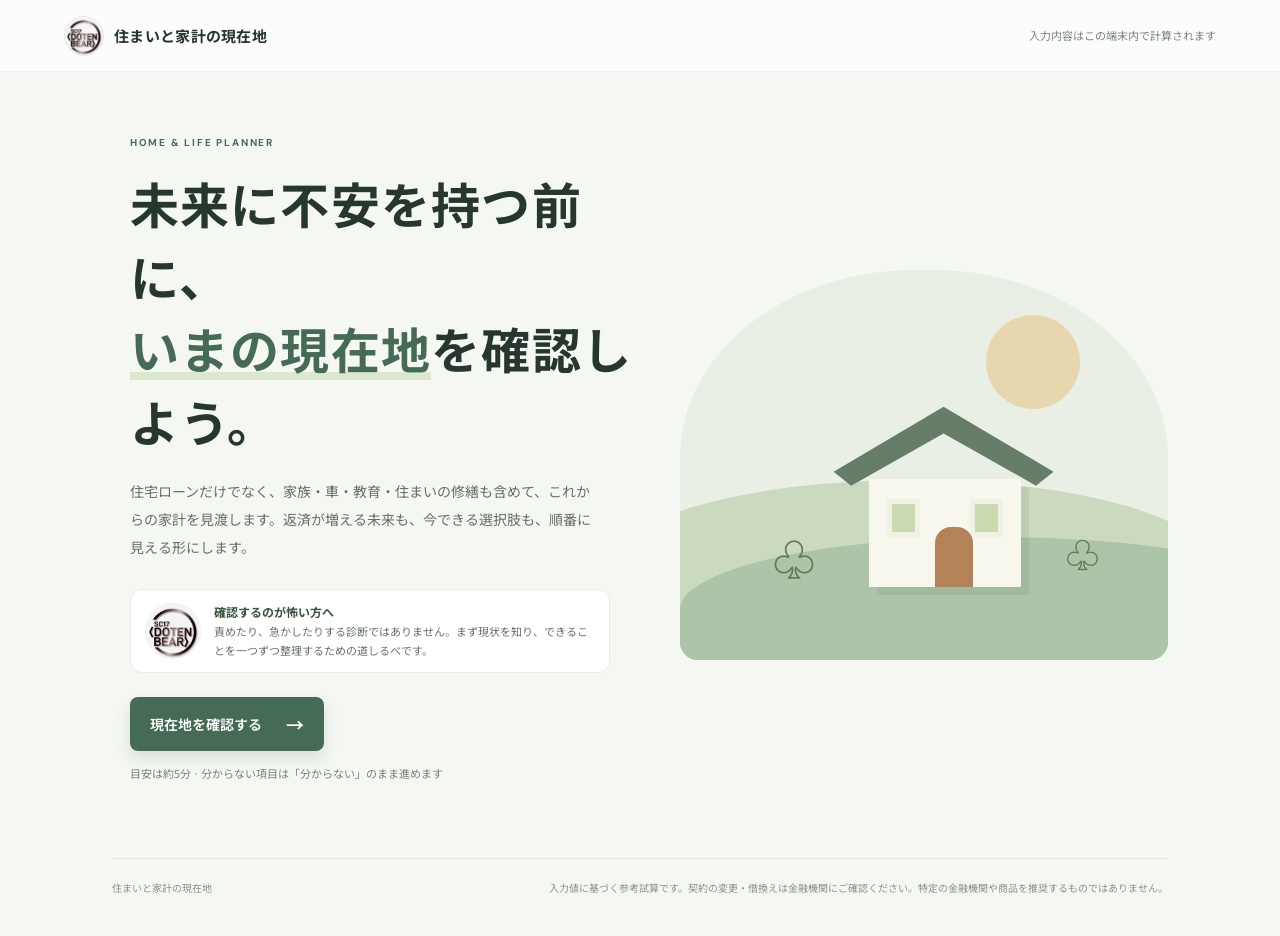
==== 住宅ローンシミュレーター公開用/index.html @ 7f005f95 "Add files via upload" ====
<!doctype html>
<html lang="ja">
<head>
  <meta charset="utf-8">
  <meta name="viewport" content="width=device-width, initial-scale=1">
  <meta name="theme-color" content="#f5f7f3">
  <title>住まいと家計の現在地 | 住宅ローン・家計シミュレーター</title>
  <link rel="stylesheet" href="styles.css">
</head>
<body>
  <header class="topbar">
    <a class="brand" href="#top" aria-label="住まいと家計の現在地 ホーム"><img class="brand-logo" src="[data-uri]" alt="SC17 DOTEN BEAR"><span>住まいと家計の現在地</span></a>
    <span class="top-note">入力内容はこの端末内で計算されます</span>
  </header>
  <main id="top">
    <section class="hero" id="intro">
      <div class="hero-copy">
        <p class="eyebrow">HOME &amp; LIFE PLANNER</p>
        <h1>未来に不安を持つ前に、<br><em>いまの現在地</em>を確認しよう。</h1>
        <p class="hero-lead">住宅ローンだけでなく、家族・車・教育・住まいの修繕も含めて、これからの家計を見渡します。返済が増える未来も、今できる選択肢も、順番に見える形にします。</p><div class="guide-intro"><img src="[data-uri]" alt=""><p><b>確認するのが怖い方へ</b><br>責めたり、急かしたりする診断ではありません。まず現状を知り、できることを一つずつ整理するための道しるべです。</p></div>
        <button class="button button-primary" id="startButton">現在地を確認する <span aria-hidden="true">→</span></button>
        <p class="microcopy">目安は約5分 · 分からない項目は「分からない」のまま進めます</p>
      </div>
      <div class="hero-art" aria-hidden="true"><div class="sun"></div><div class="hill hill-back"></div><div class="hill hill-front"></div><div class="house"><div class="roof"></div><div class="house-body"><i></i><i></i><b></b></div></div><div class="plant plant-one">♧</div><div class="plant plant-two">♧</div></div>
    </section>

    <section class="wizard hidden" id="wizard" aria-live="polite">
      <div class="wizard-head"><div><p class="eyebrow">YOUR HOUSEHOLD</p><h2 id="stepTitle">住宅について</h2></div><button class="text-button" id="exitWizard">あとで入力する</button></div>
      <div class="progress-wrap"><div class="progress-label"><span id="stepLabel">STEP 1 / 5</span><span id="progressPercent">20%</span></div><div class="progress-track"><div id="progressBar"></div></div><div class="step-dots" id="stepDots"></div></div>
      <form id="stepForm" autocomplete="off" novalidate><div id="stepContent"></div><div class="form-error" id="formError" role="alert"></div><div class="wizard-actions"><button type="button" class="button button-quiet" id="backButton">戻る</button><button type="button" class="button button-primary" id="nextButton">次へ <span aria-hidden="true">→</span></button></div></form>
    </section>
    <section class="results hidden" id="results"></section>
    <footer><span>住まいと家計の現在地</span><span>入力値に基づく参考試算です。契約の変更・借換えは金融機関にご確認ください。特定の金融機関や商品を推奨するものではありません。</span></footer>
  </main>
  <script src="app.js"></script>
</body>
</html>
---- 住宅ローンシミュレーター公開用/styles.css ----
@import url('https://fonts.googleapis.com/css2?family=DM+Sans:wght@400;500;600;700&family=Noto+Sans+JP:wght@400;500;600;700;800&display=swap');
:root{--ink:#26372f;--muted:#78847b;--green:#456b54;--green-dark:#315541;--lime:#dce8cb;--cream:#f5f7f3;--line:#e2e8df;--white:#fff;--gold:#bc8b45;--red:#a95c4f;--shadow:0 20px 60px rgba(38,55,47,.08)}
*{box-sizing:border-box}html{scroll-behavior:smooth}body{margin:0;background:var(--cream);color:var(--ink);font-family:'Noto Sans JP',sans-serif;font-size:15px;line-height:1.7}.topbar{height:72px;padding:0 max(5vw,24px);display:flex;align-items:center;justify-content:space-between;border-bottom:1px solid rgba(38,55,47,.07);background:rgba(255,255,255,.68)}.brand{display:flex;gap:10px;align-items:center;color:var(--ink);font-weight:700;text-decoration:none;letter-spacing:.02em}.brand-mark{width:30px;height:30px;border-radius:9px;background:var(--green);color:white;display:grid;place-items:center;font-size:21px}.top-note,.microcopy{font-size:11px;color:var(--muted)}main{max-width:1120px;margin:0 auto;padding:40px 32px 12px}.hero{min-height:560px;display:grid;grid-template-columns:1.05fr .95fr;align-items:center;gap:28px;padding:24px 0 64px}.hero-copy{padding-left:3.3%}.eyebrow{font:700 10px 'DM Sans',sans-serif;letter-spacing:.18em;color:var(--green);margin:0 0 18px}.hero h1{font-size:clamp(32px,4vw,49px);line-height:1.48;letter-spacing:.025em;margin:0 0 20px;font-weight:700}.hero h1 em{font-style:normal;color:var(--green);position:relative}.hero h1 em:after{content:'';height:8px;background:var(--lime);position:absolute;bottom:3px;left:0;right:0;z-index:-1}.hero-lead{color:#657168;max-width:470px;font-size:14px;line-height:2;margin:0 0 28px}.button{border:0;border-radius:8px;padding:14px 20px;font:600 14px 'Noto Sans JP',sans-serif;cursor:pointer;transition:.18s;display:inline-flex;align-items:center;justify-content:center;gap:24px}.button:hover{transform:translateY(-1px);filter:brightness(.97)}.button-primary{background:var(--green);color:#fff;box-shadow:0 7px 16px rgba(49,85,65,.15)}.button-primary:hover{background:var(--green-dark)}.button-primary span{font-size:18px}.microcopy{margin-top:13px}.hero-art{height:390px;position:relative;overflow:hidden;border-radius:48% 48% 18px 18px;background:#e9efe4}.sun{position:absolute;top:45px;right:18%;width:94px;height:94px;border-radius:50%;background:#e8d7ae}.hill{position:absolute;border-radius:50% 50% 0 0}.hill-back{width:125%;height:180px;left:-15%;bottom:0;background:#cbd9bf}.hill-front{width:130%;height:145px;right:-30%;bottom:-22px;background:#adc4a8}.house{position:absolute;left:35%;bottom:73px;width:188px;height:180px}.roof{position:absolute;top:0;left:-17px;width:220px;height:116px;background:#667e68;clip-path:polygon(50% 0,100% 56%,92% 68%,50% 23%,8% 68%,0 56%)}.house-body{position:absolute;left:18px;right:18px;bottom:0;height:108px;background:#f8f7ed;border-radius:3px 3px 0 0;box-shadow:8px 8px 0 rgba(68,91,69,.1)}.house-body i{position:absolute;top:20px;width:33px;height:38px;background:#cadaaf;border:5px solid #f1f0e6}.house-body i:first-child{left:18px}.house-body i:nth-child(2){right:18px}.house-body b{position:absolute;bottom:0;left:66px;width:38px;height:60px;background:#b38257;border-radius:16px 16px 0 0}.plant{position:absolute;z-index:2;color:#5c7b58;font-size:44px}.plant-one{left:19%;bottom:65px}.plant-two{right:14%;bottom:77px;font-size:35px}.hidden{display:none!important}.wizard,.results{max-width:830px;margin:24px auto 70px;background:#fff;border:1px solid #e9eee7;border-radius:15px;padding:38px 46px;box-shadow:var(--shadow)}.wizard-head{display:flex;justify-content:space-between;align-items:flex-start}.wizard-head .eyebrow{margin-bottom:6px}.wizard h2{font-size:26px;line-height:1.4;margin:0;font-weight:700}.text-button{border:0;background:transparent;color:var(--muted);font:500 12px inherit;cursor:pointer;padding:8px}.progress-wrap{margin:24px 0 30px}.progress-label{display:flex;justify-content:space-between;color:var(--muted);font:600 10px 'DM Sans',sans-serif;letter-spacing:.08em;margin-bottom:8px}.progress-track{height:5px;border-radius:4px;background:#eef1ec;overflow:hidden}.progress-track>div{height:100%;background:var(--green);border-radius:4px;transition:width .25s}.step-dots{display:flex;justify-content:space-between;margin-top:8px}.step-dots span{font-size:10px;color:#9ba69c}.step-dots span.active{color:var(--green);font-weight:700}.field-grid{display:grid;grid-template-columns:1fr 1fr;gap:21px 22px}.field{min-width:0}.field.full{grid-column:1/-1}.field label,.field-label{display:block;font-weight:600;font-size:12px;margin-bottom:7px}.hint{display:block;font-size:10px;color:var(--muted);font-weight:400;margin-top:2px}.required{color:var(--red);font-size:10px;margin-left:5px}.control,select{width:100%;height:45px;border:1px solid #dfe6dd;border-radius:7px;background:#fff;padding:0 12px;color:var(--ink);font:400 13px 'Noto Sans JP',sans-serif;outline:none}.control:focus,select:focus{border-color:#7a9a7e;box-shadow:0 0 0 3px rgba(69,107,84,.1)}.input-unit{position:relative}.input-unit input{padding-right:48px}.input-unit span{position:absolute;right:13px;top:11px;color:var(--muted);font-size:12px;pointer-events:none}.choice-row{display:flex;flex-wrap:wrap;gap:8px}.choice{position:relative}.choice input{position:absolute;opacity:0}.choice label{margin:0;border:1px solid #dfe6dd;border-radius:7px;padding:9px 13px;font-weight:500;font-size:12px;cursor:pointer;color:#657168}.choice input:checked+label{background:#edf3e9;border-color:#78957b;color:var(--green-dark);font-weight:700}.subsection{grid-column:1/-1;border-top:1px solid var(--line);padding-top:17px;margin-top:1px}.subsection h3{margin:0 0 14px;font-size:13px}.info-note{background:#f4f7f1;border-radius:8px;padding:12px 15px;font-size:11px;color:#647268}.wizard-actions{display:flex;justify-content:space-between;border-top:1px solid var(--line);margin-top:30px;padding-top:20px}.button-quiet{background:#f1f3ef;color:#58655c}.form-error{font-size:12px;color:var(--red);margin-top:14px}.card-list{display:grid;gap:10px}.car-card{border:1px solid var(--line);border-radius:9px;padding:14px}.car-card-head{display:flex;justify-content:space-between;align-items:center;margin-bottom:12px;font-size:12px;font-weight:700}.remove-car{border:0;background:none;color:var(--muted);cursor:pointer}.result-top{background:#edf3e9;border-radius:12px;padding:28px 32px;margin-bottom:22px}.result-top .eyebrow{margin-bottom:7px}.result-top h2{font-size:25px;margin:0 0 7px;line-height:1.5}.result-top p{font-size:13px;color:#627068;margin:0;max-width:650px}.metric-grid{display:grid;grid-template-columns:repeat(4,1fr);gap:10px;margin-bottom:22px}.metric{border:1px solid var(--line);border-radius:10px;padding:16px}.metric small{display:block;font-size:10px;color:var(--muted);margin-bottom:5px}.metric strong{font-size:19px}.metric span{font-size:10px;color:var(--muted)}.result-section{border:1px solid var(--line);border-radius:11px;padding:22px 24px;margin:12px 0}.result-section h3{margin:0 0 15px;font-size:15px}.result-section p{font-size:12px;color:#657168}.split{display:grid;grid-template-columns:1fr 1fr;gap:15px}.bar-row{margin:13px 0}.bar-label{display:flex;justify-content:space-between;font-size:11px;margin-bottom:5px}.bar{height:8px;border-radius:5px;background:#eff2ed;overflow:hidden}.bar i{display:block;height:100%;background:#799a7b}.bar.interest i{background:#c2a16b}.scenario-table{width:100%;border-collapse:collapse;font-size:11px}.scenario-table th,.scenario-table td{text-align:right;padding:10px 8px;border-bottom:1px solid var(--line)}.scenario-table th:first-child,.scenario-table td:first-child{text-align:left}.scenario-table th{color:var(--muted);font-weight:500}.tag{display:inline-block;padding:3px 8px;border-radius:12px;background:#edf3e9;color:var(--green);font-size:10px}.tag.warn{background:#faf0e8;color:#a46f37}.callout{background:#faf8f0;border-left:3px solid #c1a164;padding:12px 15px;border-radius:0 7px 7px 0;font-size:11px;color:#6e6655}.next-list{display:grid;gap:9px;list-style:none;padding:0;margin:0}.next-list li{font-size:12px;display:flex;gap:10px}.next-list li:before{content:'→';color:var(--green);font-weight:700}.disclaimer{font-size:10px;color:var(--muted);line-height:1.8}.result-actions{display:flex;gap:9px;margin-top:20px;flex-wrap:wrap}footer{border-top:1px solid var(--line);padding:20px 0 28px;display:flex;justify-content:space-between;color:#8a958c;font-size:10px}
@media(max-width:760px){main{padding:22px 18px 5px}.topbar{height:60px;padding:0 18px}.top-note{display:none}.hero{grid-template-columns:1fr;min-height:0;padding:30px 0 40px;gap:22px}.hero-copy{padding:0 2%}.hero h1{font-size:34px}.hero-art{height:270px;max-width:440px;width:100%;margin:auto}.house{transform:scale(.8);transform-origin:bottom center;left:32%;bottom:48px}.wizard,.results{padding:25px 19px;margin:10px auto 40px}.wizard h2{font-size:22px}.field-grid{grid-template-columns:1fr;gap:16px}.field.full,.subsection{grid-column:1}.metric-grid{grid-template-columns:1fr 1fr}.metric{padding:12px}.metric strong{font-size:16px}.result-top{padding:22px 18px}.result-top h2{font-size:21px}.split{grid-template-columns:1fr}.scenario-table{font-size:10px}.scenario-table th,.scenario-table td{padding:8px 4px}footer{gap:8px;flex-direction:column}.button{padding:12px 15px}}

/* Result storytelling: the first screen is a visual summary, followed by clear, readable detail. */
.impact-hero{display:grid;grid-template-columns:1.18fr .82fr;gap:12px;align-items:center;position:relative;overflow:hidden;border-radius:18px;padding:30px 34px;margin:18px 0 18px;background:linear-gradient(118deg,#e8efe3 0%,#f5f4e9 62%,#f4e9d8 100%);border:1px solid rgba(69,107,84,.12)}
.impact-hero:before{content:'';position:absolute;width:260px;height:260px;border-radius:50%;right:7%;top:-170px;background:rgba(255,255,255,.34)}
.impact-urgent{background:linear-gradient(118deg,#f6e9e3 0%,#f8f1e8 65%,#f3e2dc 100%)}.impact-steady{background:linear-gradient(118deg,#e6efe2 0%,#edf1df 65%,#e8e9d7 100%)}
.impact-copy{position:relative;z-index:1}.impact-kicker{display:inline-flex;align-items:center;gap:10px;color:#6d7d70;font-size:11px;font-weight:700;letter-spacing:.06em}.impact-kicker b{padding:5px 10px;border-radius:20px;background:rgba(255,255,255,.75);color:var(--green-dark);letter-spacing:0}.impact-urgent .impact-kicker b{color:#9f5145}.impact-copy h2{max-width:560px;margin:14px 0 10px;font-size:clamp(24px,3vw,34px);line-height:1.45;letter-spacing:.015em}.impact-copy>p{max-width:560px;margin:0;color:#59685e;font-size:13px;line-height:1.9}.impact-next{display:flex;flex-direction:column;gap:3px;margin-top:19px;padding:11px 14px;border-left:3px solid #738e70;background:rgba(255,255,255,.62);border-radius:0 8px 8px 0}.impact-next span{font-size:10px;color:#778278}.impact-next strong{font-size:12px}.impact-art{position:relative;z-index:1;min-width:0}.impact-art svg{display:block;width:100%;height:auto;max-height:210px;filter:drop-shadow(0 8px 12px rgba(38,55,47,.06))}.art-sun{fill:#e8d4a5}.art-hill{fill:#c4d4b9}.art-house{fill:#fffdf5}.art-roof{fill:none;stroke:#657e68;stroke-width:13;stroke-linecap:round;stroke-linejoin:round}.art-door{fill:#bd8a61}.art-window{fill:#cbdcaf}.art-dot{fill:#789775}.art-line{fill:none;stroke:#91a78c;stroke-width:4;stroke-linecap:round}.art-plus{fill:none;stroke:#fff;stroke-width:4;stroke-linecap:round}.art-caption{position:relative;bottom:auto;right:auto;margin:5px auto 0;color:#617363;font-size:10px;line-height:1.55;text-align:center}.art-caption b{font-size:12px;color:#385844}
.metric-grid{gap:12px}.metric{background:#fff;padding:17px 16px;box-shadow:0 5px 16px rgba(38,55,47,.035);border-color:#e6ebe3}.metric-primary{background:#f3f6ef;border-color:#d8e3d3}.metric small{font-size:10px;letter-spacing:.02em}.metric strong{display:block;margin:2px 0 1px;font-size:clamp(16px,1.8vw,21px);letter-spacing:-.02em}.metric-alert{background:#fcf1ed;border-color:#f0d7cf}.metric-alert strong{color:#a45245}.reading-guide{display:flex;align-items:center;gap:10px;margin:1px 2px 20px;color:#66736a;font-size:11px}.reading-guide b{color:#344b3b}.reading-icon{display:grid;place-items:center;width:25px;height:25px;border-radius:50%;background:#e8eee3;color:var(--green);font-size:16px;font-weight:700}
.result-section{background:#fff;border-color:#e8ece5;box-shadow:0 5px 18px rgba(38,55,47,.025);padding:24px 26px;margin:16px 0}.result-section h3{display:flex;align-items:center;gap:9px;font-size:15px;margin-bottom:14px}.result-section h3:before{content:'';width:4px;height:20px;border-radius:4px;background:#86a17e}.result-section p{line-height:1.85}.result-top{display:none}.scenario-table th{background:#f7f8f5}.next-list li{line-height:1.8}.next-list li:before{flex:0 0 18px;display:grid;place-items:center;width:18px;height:18px;border-radius:50%;background:#edf3e9;font-size:10px}
.refi-panel{margin:20px 0 16px;overflow:hidden;border-radius:16px;border:1px solid #dbe5d7;background:#f8faf6;box-shadow:0 9px 28px rgba(38,55,47,.06)}.refi-title{display:flex;align-items:center;justify-content:space-between;gap:20px;padding:25px 27px 15px;background:linear-gradient(110deg,#e8f0e5,#f5f5e9)}.refi-title .eyebrow{margin-bottom:5px}.refi-title h3{margin:0;font-size:21px;line-height:1.5}.refi-title p:not(.eyebrow){margin:3px 0 0;color:#68756b;font-size:12px}.refi-icon{display:flex;align-items:center;gap:6px;flex:0 0 auto;color:#47674e}.refi-icon span{display:grid;place-items:center;width:39px;height:39px;border-radius:50%;background:#fff;border:1px solid #dce6d7;font-size:12px;font-weight:700}.refi-icon i{font-style:normal;font-size:17px}.refi-steps{display:grid;grid-template-columns:repeat(3,1fr);gap:9px;padding:0 27px 17px;background:linear-gradient(110deg,#e8f0e5,#f5f5e9)}.refi-steps>div{display:flex;align-items:center;gap:8px;color:#647166;font-size:10px}.refi-steps b{display:grid;place-items:center;width:21px;height:21px;border-radius:50%;background:#fff;color:#557254;font-size:10px}.refi-inputs{padding:21px 27px 17px;background:#fff}.refi-inputs .field-grid{gap:14px 18px}.refi-inputs .field label{font-size:11px}.refi-helper{margin:12px 0 0;font-size:10px;color:#818b82}.refi-output{position:relative;margin:0 27px;padding:18px 20px 18px 101px;border-radius:10px;background:#eaf1e6;min-height:69px}.output-mark{position:absolute;left:16px;top:50%;transform:translateY(-50%);padding:5px 9px;border-radius:6px;background:#fff;color:#4c704f;font-size:10px;font-weight:700}.refi-output p{margin:0;color:#334b39;font-size:12px;line-height:1.9;font-weight:600}.refi-panel>.disclaimer{display:block;margin:13px 27px 19px}
@media(max-width:760px){.impact-hero{grid-template-columns:1fr;padding:22px 20px 14px;gap:0}.impact-copy h2{font-size:24px}.impact-art{width:min(75%,290px);justify-self:center;margin-top:5px}.impact-art svg{max-height:155px}.art-caption{font-size:9px}.metric-grid{gap:8px}.metric strong{font-size:16px}.result-section{padding:20px 17px}.refi-title{padding:20px 18px 13px}.refi-title h3{font-size:18px}.refi-icon{gap:4px}.refi-icon span{width:32px;height:32px}.refi-steps{padding:0 18px 15px;gap:5px}.refi-steps>div{align-items:flex-start;line-height:1.45}.refi-inputs{padding:18px}.refi-output{margin:0 18px;padding:53px 14px 14px;min-height:0}.output-mark{top:12px;left:14px;transform:none}.refi-panel>.disclaimer{margin:12px 18px 16px}}
.refi-result-grid{display:grid;grid-template-columns:repeat(3,1fr);gap:8px}.refi-result-grid>div{padding:12px;border-radius:8px;background:rgba(255,255,255,.78)}.refi-result-grid small{display:block;color:#718073;font-size:9px;margin-bottom:4px}.refi-result-grid strong{display:block;color:#304a37;font-size:16px;line-height:1.5}.refi-result-grid .result-up strong{color:#a45245}.refi-result-grid .result-down strong{color:#3c7448}.refi-result-note{margin:11px 0 0;color:#45634b!important;font-size:11px!important;font-weight:700}.refi-result-caption{margin:8px 0 0;color:#79847b!important;font-size:10px!important;font-weight:400!important}
@media(max-width:760px){.refi-result-grid{grid-template-columns:1fr;gap:6px}.refi-result-grid>div{padding:10px 12px}.refi-result-grid strong{font-size:15px}}
.life-planner{padding:0;overflow:hidden}.life-title{display:flex;align-items:center;justify-content:space-between;gap:18px;padding:24px 26px 18px;background:linear-gradient(110deg,#eaf1e7,#f4f2e6)}.life-title .eyebrow{margin:0 0 5px}.life-title h3{margin:0;font-size:20px}.life-title h3:before{display:none}.life-title p:not(.eyebrow){margin:4px 0 0;font-size:11px}.life-mark{display:grid;place-content:center;text-align:center;flex:0 0 62px;width:62px;height:62px;border-radius:50%;background:#fff;border:1px solid #dfe8d9;color:#71826f;font-size:9px;line-height:1.4}.life-mark b{font-size:11px;color:#42644a}.life-highlights{display:grid;grid-template-columns:repeat(4,1fr);gap:10px;padding:17px 25px}.life-highlights>div{display:flex;flex-direction:column;gap:3px;min-width:0;padding:12px 13px;border-radius:9px;background:#f6f8f4;border:1px solid #e8ede5}.life-highlights small{color:#778379;font-size:9px}.life-highlights b{font-size:16px;color:#334d3a}.life-highlights span{font-size:9px;line-height:1.5;color:#7c877d}.timeline-note{display:flex;align-items:flex-start;gap:10px;margin:0 25px 14px;padding:11px 13px;border-left:3px solid #8aa181;border-radius:0 7px 7px 0;background:#f6f7f0}.timeline-note b{white-space:nowrap;color:#4b664e;font-size:10px}.timeline-note span{font-size:10px;color:#6f7c70;line-height:1.6}.life-table-wrap{overflow-x:auto;padding:0 25px}.life-table{min-width:760px;font-size:10px}.life-table th,.life-table td{vertical-align:top;text-align:left;padding:11px 9px}.life-table td{line-height:1.6}.life-table td b{display:block;color:#344d39;font-size:11px}.life-table td small{display:block;margin-top:3px;color:#858f86;font-size:9px;line-height:1.5}.life-table tr.forecast-negative td{background:#fcf0ec}.life-table tr.forecast-negative td:last-child{color:#a45245;font-weight:700}.life-table tr.forecast-negative td:last-child small{color:#a66f63}.life-planner>.disclaimer{margin:13px 25px 21px}
@media(max-width:760px){.life-title{padding:19px 17px 14px}.life-title h3{font-size:17px}.life-mark{flex-basis:51px;width:51px;height:51px}.life-highlights{grid-template-columns:1fr;padding:12px 17px;gap:7px}.life-highlights>div{padding:9px 11px}.life-highlights b{font-size:14px}.timeline-note{display:block;margin:0 17px 13px}.timeline-note b{display:block;margin-bottom:4px}.life-table-wrap{padding:0 17px}.life-planner>.disclaimer{margin:12px 17px 17px}}
.life-cards{display:grid;gap:9px;padding:0 25px}.timeline-card{overflow:hidden;border:1px solid #e5eae2;border-radius:10px;background:#fff}.timeline-card.forecast-negative{border-color:#edcfc7;background:#fdf6f3}.timeline-card-head{display:flex;align-items:flex-start;justify-content:space-between;gap:12px;padding:10px 13px;background:#f8f9f6}.timeline-date{display:inline-block;min-width:54px;color:#385842;font-size:11px}.timeline-ages{display:inline-block;color:#647268;font-size:10px}.timeline-events{display:inline-block;max-width:55%;padding:3px 8px;border-radius:12px;background:#edf3e9;color:#607560;font-size:9px;line-height:1.5;text-align:right}.timeline-metrics{display:grid;grid-template-columns:repeat(4,1fr);gap:0}.timeline-metrics>div{padding:10px 13px;border-right:1px solid #eef0ec}.timeline-metrics>div:last-child{border:0}.timeline-metrics small{display:block;color:#808a81;font-size:9px}.timeline-metrics b{display:block;margin-top:3px;color:#354d3a;font-size:13px}.timeline-metrics .timeline-margin b{color:#3c7047}.timeline-card.forecast-negative .timeline-margin b{color:#a45245}.timeline-margin span{display:block;margin-top:2px;color:#838d84;font-size:8px}.life-planner>.disclaimer{margin-top:16px}
@media(max-width:760px){.life-cards{padding:0 17px;gap:8px}.timeline-card-head{display:block;padding:9px 11px}.timeline-date{min-width:48px}.timeline-ages{font-size:9px}.timeline-events{display:table;max-width:100%;margin:4px 0 0;text-align:left}.timeline-metrics{grid-template-columns:1fr 1fr}.timeline-metrics>div{padding:8px 10px;border-bottom:1px solid #eef0ec}.timeline-metrics>div:nth-child(2){border-right:0}.timeline-metrics>div:nth-child(3),.timeline-metrics>div:nth-child(4){border-bottom:0}.timeline-metrics b{font-size:12px}.life-table-wrap{display:none}}

.sale-input-disclosure{margin:14px 0;padding:13px 15px;border:1px solid #dfe7dc;border-radius:10px;background:#f8faf6}.sale-input-disclosure summary{cursor:pointer;color:#3d6348;font-weight:700;font-size:13px}.sale-input-disclosure .disclaimer{margin:9px 0;font-size:10px}.sale-panel{border:1px solid #edd8be;background:linear-gradient(145deg,#fffaf3,#fff 75%)}.sale-heading{display:flex;align-items:center;gap:12px;margin-bottom:12px}.sale-heading h3{margin:0}.sale-heading .eyebrow{margin:0 0 3px;color:#a86c32;font-size:9px;letter-spacing:.12em}.sale-icon{display:grid;place-items:center;width:40px;height:40px;border-radius:12px;background:#f6e8d5;color:#a86c32;font-size:23px}.sale-formula{padding:14px;border-radius:9px;background:#fff0dc;color:#78542d;font-weight:700;text-align:center;line-height:1.7}.sale-result-grid{display:grid;grid-template-columns:repeat(4,1fr);gap:9px;margin:15px 0}.sale-result-grid>div{padding:12px;border-radius:9px;border:1px solid #f0e5d6;background:#fff}.sale-result-grid small{display:block;color:#827b72;font-size:9px}.sale-result-grid b{display:block;margin-top:5px;color:#394c3d;font-size:15px}.sale-result-grid .sale-risk{color:#b04435}.sale-result-grid .sale-safe{color:#4f7650}.sale-warning{border-left-color:#c45142;background:#fff2ef}.timeline-repair{display:flex;gap:10px;padding:9px 13px;border-top:1px solid #edf0e9;background:#f7faf4;color:#647565;font-size:10px;line-height:1.6}.timeline-repair b{flex:0 0 auto;color:#526b50}.timeline-repair span{color:#637064}.timeline-card-head .timeline-events{max-width:60%}
@media(max-width:760px){.sale-result-grid{grid-template-columns:1fr 1fr}.sale-result-grid>div{padding:9px}.sale-result-grid b{font-size:13px}.timeline-repair{display:block;padding:8px 10px}.timeline-repair b{display:block;margin-bottom:2px}.timeline-card-head .timeline-events{max-width:100%}}
.action-plan{margin:18px 0 20px;padding:23px 25px;border:1px solid #d8e4d5;border-radius:16px;background:linear-gradient(145deg,#f5f9f1,#fff);box-shadow:0 8px 25px rgba(38,55,47,.07)}.action-plan>.eyebrow{margin:0 0 4px;color:#63815e;font-size:9px;letter-spacing:.12em}.action-plan>h3{margin:0 0 6px;color:#2e4935;font-size:21px}.action-plan>h3:before{display:none}.action-plan>p:not(.eyebrow){margin:0 0 15px;color:#69766a;font-size:12px}.action-budget{display:grid;grid-template-columns:1fr 1fr;gap:9px;margin:14px 0;padding:12px;border-radius:10px;background:#e9f0e6}.action-budget>div{padding:5px 8px}.action-budget small,.budget-main small{display:block;color:#718071;font-size:10px}.action-budget b{display:block;margin-top:4px;color:#355a3d;font-size:20px}.action-steps{display:grid;grid-template-columns:repeat(3,1fr);gap:10px}.action-steps article{display:flex;gap:10px;padding:14px 12px;border:1px solid #e7ebe4;border-radius:10px;background:#fff}.action-number{display:grid;place-items:center;flex:0 0 27px;width:27px;height:27px;border-radius:50%;background:#e9f0e6;color:#4b6c4c;font-size:13px;font-weight:800}.action-steps small{color:#879087;font-size:9px}.action-steps h4{margin:4px 0;color:#3c543f;font-size:13px;line-height:1.5}.action-steps p{margin:0;color:#6d786e;font-size:10px;line-height:1.7}.action-jump{display:inline-flex;margin-top:15px;text-decoration:none}.budget-actions{background:#fff}.budget-summary{display:grid;grid-template-columns:1fr 1fr;gap:10px;margin:12px 0 18px}.budget-main{padding:14px 16px;border-radius:10px;background:#f5f7f3;border:1px solid #e5eae2}.budget-main strong{display:block;margin:5px 0;color:#36563d;font-size:24px}.budget-main strong.budget-negative{color:#b04435}.budget-main span{color:#7b857b;font-size:10px}.priority-title{margin:20px 0 10px;color:#435a46;font-size:14px}.priority-list{display:grid;gap:8px;margin:0;padding:0;list-style:none;counter-reset:priority}.priority-list li{display:grid;grid-template-columns:220px 1fr;gap:10px;align-items:start;padding:11px 13px;border-left:3px solid #91a98a;border-radius:0 8px 8px 0;background:#f6f8f4;counter-increment:priority}.priority-list li:before{content:counter(priority);grid-column:1;grid-row:1;display:inline-grid;place-items:center;width:20px;height:20px;margin-right:7px;border-radius:50%;background:#e4ede0;color:#456749;font-size:10px;font-weight:700}.priority-list li b{grid-column:1;grid-row:1;margin-left:28px;padding-top:2px;color:#435b46;font-size:11px}.priority-list li span{grid-column:2;grid-row:1;color:#687468;font-size:10px;line-height:1.7}.refi-decision{display:grid;gap:4px;margin-top:14px;padding:12px 14px;border-radius:9px;background:#fff9ed;border-left:4px solid #d5a249}.refi-decision b{color:#70552c;font-size:12px}.refi-decision span{color:#766d5d;font-size:10px;line-height:1.7}.refi-fit{background:#edf6ec;border-left-color:#6b9a69}.refi-fit b{color:#37603e}.refi-over{background:#fff0ed;border-left-color:#c75b4a}.refi-over b{color:#a23c30}
@media(max-width:760px){.action-plan{padding:19px 16px}.action-plan>h3{font-size:18px}.action-budget{grid-template-columns:1fr}.action-budget b{font-size:18px}.action-steps{grid-template-columns:1fr}.action-steps article{padding:12px}.budget-summary{grid-template-columns:1fr}.budget-main strong{font-size:21px}.priority-list li{grid-template-columns:1fr;gap:5px}.priority-list li span{grid-column:1;grid-row:2;margin-left:28px}.priority-list li b{grid-column:1;grid-row:1}.priority-list li:before{grid-column:1;grid-row:1}.action-jump{width:100%;justify-content:center}}
.action-verdict{margin:10px 0 14px!important;padding:10px 12px;border-left:4px solid #d69b43;border-radius:0 8px 8px 0;background:#fff7e9;color:#6b532c!important;font-size:11px!important;font-weight:700}.budget-actions>.callout{margin-top:13px}
.quality-alert{border:2px solid #d99d55;background:#fff8ed}.quality-alert h3{color:#8b5b24}.quality-alert ul{display:grid;gap:6px;margin:8px 0 0;padding-left:1.4em;color:#755a38;font-size:12px}.quality-alert li::marker{color:#cb8540}.impact-kicker:before{content:'結論';display:inline-block;margin-right:8px;padding:2px 8px;border-radius:12px;background:#fff;color:#426247;font-size:10px;font-weight:800}.action-plan>.eyebrow{font-size:11px;font-weight:800;letter-spacing:.04em}
.brand-logo{width:40px;height:40px;object-fit:cover;object-position:center;border-radius:50%;border:1px solid #e7e4e2}.brand-mark{display:none}.guide-intro{display:flex;align-items:center;gap:13px;max-width:480px;margin:20px 0 24px;padding:12px 14px;border:1px solid #e7ece4;border-radius:12px;background:#fff}.guide-intro img{width:56px;height:56px;flex:0 0 56px;object-fit:cover;object-position:center;border-radius:50%;border:1px solid #eee}.guide-intro p{margin:0;color:#667269;font-size:11px;line-height:1.7}.guide-intro b{color:#3b5740;font-size:12px}.guide-avatar{position:absolute;z-index:2;right:12px;top:12px;width:72px;height:72px;object-fit:cover;object-position:center;border:3px solid #fff;border-radius:50%;box-shadow:0 3px 12px #26372f30}.impact-art svg{position:relative;z-index:1}.hero-copy{position:relative;z-index:1}
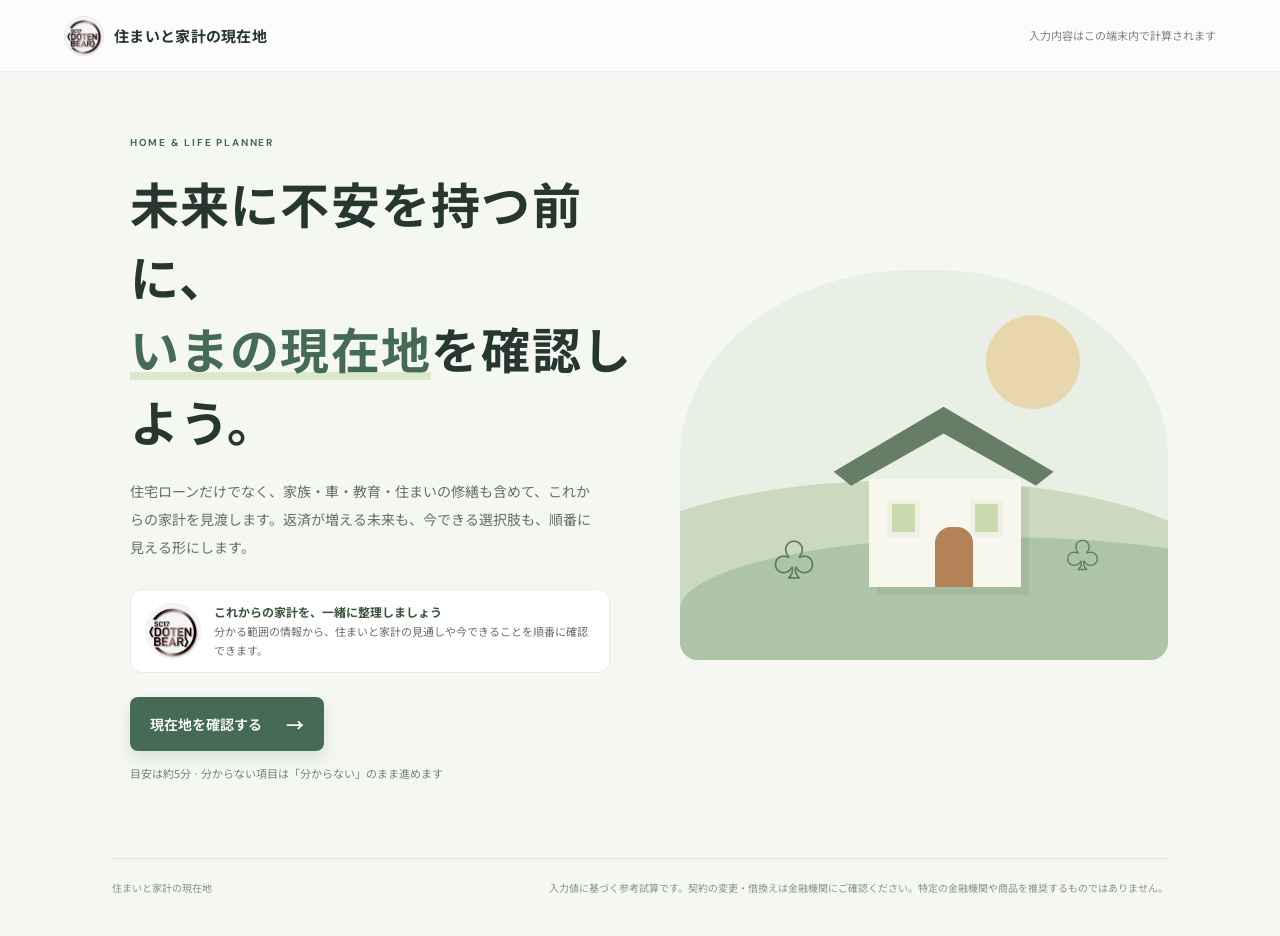
==== commit b47e927a: "Add files via upload" ====
--- a/住宅ローンシミュレーター公開用/index.html
+++ b/住宅ローンシミュレーター公開用/index.html
@@ -17,7 +17,7 @@
       <div class="hero-copy">
         <p class="eyebrow">HOME &amp; LIFE PLANNER</p>
         <h1>未来に不安を持つ前に、<br><em>いまの現在地</em>を確認しよう。</h1>
-        <p class="hero-lead">住宅ローンだけでなく、家族・車・教育・住まいの修繕も含めて、これからの家計を見渡します。返済が増える未来も、今できる選択肢も、順番に見える形にします。</p><div class="guide-intro"><img src="[data-uri]" alt=""><p><b>確認するのが怖い方へ</b><br>責めたり、急かしたりする診断ではありません。まず現状を知り、できることを一つずつ整理するための道しるべです。</p></div>
+        <p class="hero-lead">住宅ローンだけでなく、家族・車・教育・住まいの修繕も含めて、これからの家計を見渡します。返済が増える未来も、今できる選択肢も、順番に見える形にします。</p><div class="guide-intro"><img src="[data-uri]" alt=""><p><b>これからの家計を、一緒に整理しましょう</b><br>分かる範囲の情報から、住まいと家計の見通しや今できることを順番に確認できます。</p></div>
         <button class="button button-primary" id="startButton">現在地を確認する <span aria-hidden="true">→</span></button>
         <p class="microcopy">目安は約5分 · 分からない項目は「分からない」のまま進めます</p>
       </div>
--- a/住宅ローンシミュレーター公開用/styles.css
+++ b/住宅ローンシミュレーター公開用/styles.css
@@ -16,8 +16,8 @@
 @media(max-width:760px){.refi-result-grid{grid-template-columns:1fr;gap:6px}.refi-result-grid>div{padding:10px 12px}.refi-result-grid strong{font-size:15px}}
 .life-planner{padding:0;overflow:hidden}.life-title{display:flex;align-items:center;justify-content:space-between;gap:18px;padding:24px 26px 18px;background:linear-gradient(110deg,#eaf1e7,#f4f2e6)}.life-title .eyebrow{margin:0 0 5px}.life-title h3{margin:0;font-size:20px}.life-title h3:before{display:none}.life-title p:not(.eyebrow){margin:4px 0 0;font-size:11px}.life-mark{display:grid;place-content:center;text-align:center;flex:0 0 62px;width:62px;height:62px;border-radius:50%;background:#fff;border:1px solid #dfe8d9;color:#71826f;font-size:9px;line-height:1.4}.life-mark b{font-size:11px;color:#42644a}.life-highlights{display:grid;grid-template-columns:repeat(4,1fr);gap:10px;padding:17px 25px}.life-highlights>div{display:flex;flex-direction:column;gap:3px;min-width:0;padding:12px 13px;border-radius:9px;background:#f6f8f4;border:1px solid #e8ede5}.life-highlights small{color:#778379;font-size:9px}.life-highlights b{font-size:16px;color:#334d3a}.life-highlights span{font-size:9px;line-height:1.5;color:#7c877d}.timeline-note{display:flex;align-items:flex-start;gap:10px;margin:0 25px 14px;padding:11px 13px;border-left:3px solid #8aa181;border-radius:0 7px 7px 0;background:#f6f7f0}.timeline-note b{white-space:nowrap;color:#4b664e;font-size:10px}.timeline-note span{font-size:10px;color:#6f7c70;line-height:1.6}.life-table-wrap{overflow-x:auto;padding:0 25px}.life-table{min-width:760px;font-size:10px}.life-table th,.life-table td{vertical-align:top;text-align:left;padding:11px 9px}.life-table td{line-height:1.6}.life-table td b{display:block;color:#344d39;font-size:11px}.life-table td small{display:block;margin-top:3px;color:#858f86;font-size:9px;line-height:1.5}.life-table tr.forecast-negative td{background:#fcf0ec}.life-table tr.forecast-negative td:last-child{color:#a45245;font-weight:700}.life-table tr.forecast-negative td:last-child small{color:#a66f63}.life-planner>.disclaimer{margin:13px 25px 21px}
 @media(max-width:760px){.life-title{padding:19px 17px 14px}.life-title h3{font-size:17px}.life-mark{flex-basis:51px;width:51px;height:51px}.life-highlights{grid-template-columns:1fr;padding:12px 17px;gap:7px}.life-highlights>div{padding:9px 11px}.life-highlights b{font-size:14px}.timeline-note{display:block;margin:0 17px 13px}.timeline-note b{display:block;margin-bottom:4px}.life-table-wrap{padding:0 17px}.life-planner>.disclaimer{margin:12px 17px 17px}}
-.life-cards{display:grid;gap:9px;padding:0 25px}.timeline-card{overflow:hidden;border:1px solid #e5eae2;border-radius:10px;background:#fff}.timeline-card.forecast-negative{border-color:#edcfc7;background:#fdf6f3}.timeline-card-head{display:flex;align-items:flex-start;justify-content:space-between;gap:12px;padding:10px 13px;background:#f8f9f6}.timeline-date{display:inline-block;min-width:54px;color:#385842;font-size:11px}.timeline-ages{display:inline-block;color:#647268;font-size:10px}.timeline-events{display:inline-block;max-width:55%;padding:3px 8px;border-radius:12px;background:#edf3e9;color:#607560;font-size:9px;line-height:1.5;text-align:right}.timeline-metrics{display:grid;grid-template-columns:repeat(4,1fr);gap:0}.timeline-metrics>div{padding:10px 13px;border-right:1px solid #eef0ec}.timeline-metrics>div:last-child{border:0}.timeline-metrics small{display:block;color:#808a81;font-size:9px}.timeline-metrics b{display:block;margin-top:3px;color:#354d3a;font-size:13px}.timeline-metrics .timeline-margin b{color:#3c7047}.timeline-card.forecast-negative .timeline-margin b{color:#a45245}.timeline-margin span{display:block;margin-top:2px;color:#838d84;font-size:8px}.life-planner>.disclaimer{margin-top:16px}
-@media(max-width:760px){.life-cards{padding:0 17px;gap:8px}.timeline-card-head{display:block;padding:9px 11px}.timeline-date{min-width:48px}.timeline-ages{font-size:9px}.timeline-events{display:table;max-width:100%;margin:4px 0 0;text-align:left}.timeline-metrics{grid-template-columns:1fr 1fr}.timeline-metrics>div{padding:8px 10px;border-bottom:1px solid #eef0ec}.timeline-metrics>div:nth-child(2){border-right:0}.timeline-metrics>div:nth-child(3),.timeline-metrics>div:nth-child(4){border-bottom:0}.timeline-metrics b{font-size:12px}.life-table-wrap{display:none}}
+.life-cards{display:grid;gap:9px;padding:0 25px}.timeline-card{overflow:hidden;border:1px solid #e5eae2;border-radius:10px;background:#fff}.timeline-card.forecast-negative{border-color:#edcfc7;background:#fdf6f3}.timeline-card-head{display:flex;align-items:flex-start;justify-content:space-between;gap:12px;padding:10px 13px;background:#f8f9f6}.timeline-date{display:inline-block;min-width:54px;color:#385842;font-size:11px}.timeline-ages{display:inline-block;color:#647268;font-size:10px}.timeline-events{display:inline-block;max-width:55%;padding:3px 8px;border-radius:12px;background:#edf3e9;color:#607560;font-size:9px;line-height:1.5;text-align:right}.timeline-metrics{display:grid;grid-template-columns:repeat(5,1fr);gap:0}.timeline-metrics>div{padding:10px 13px;border-right:1px solid #eef0ec}.timeline-metrics>div:last-child{border:0}.timeline-metrics small{display:block;color:#808a81;font-size:9px}.timeline-metrics b{display:block;margin-top:3px;color:#354d3a;font-size:13px}.timeline-metrics .timeline-margin b{color:#3c7047}.timeline-card.forecast-negative .timeline-margin b{color:#a45245}.timeline-margin span{display:block;margin-top:2px;color:#838d84;font-size:8px}.life-planner>.disclaimer{margin-top:16px}
+@media(max-width:760px){.life-cards{padding:0 17px;gap:8px}.timeline-card-head{display:block;padding:9px 11px}.timeline-date{min-width:48px}.timeline-ages{font-size:9px}.timeline-events{display:table;max-width:100%;margin:4px 0 0;text-align:left}.timeline-metrics{grid-template-columns:1fr 1fr}.timeline-metrics>div{padding:8px 10px;border-bottom:1px solid #eef0ec}.timeline-metrics>div:nth-child(2){border-right:0}.timeline-metrics>div:nth-child(3){border-right:1px solid #eef0ec;border-bottom:1px solid #eef0ec}.timeline-metrics>div:nth-child(4),.timeline-metrics>div:nth-child(5){border-bottom:0}.timeline-metrics b{font-size:12px}.life-table-wrap{display:none}}
 
 .sale-input-disclosure{margin:14px 0;padding:13px 15px;border:1px solid #dfe7dc;border-radius:10px;background:#f8faf6}.sale-input-disclosure summary{cursor:pointer;color:#3d6348;font-weight:700;font-size:13px}.sale-input-disclosure .disclaimer{margin:9px 0;font-size:10px}.sale-panel{border:1px solid #edd8be;background:linear-gradient(145deg,#fffaf3,#fff 75%)}.sale-heading{display:flex;align-items:center;gap:12px;margin-bottom:12px}.sale-heading h3{margin:0}.sale-heading .eyebrow{margin:0 0 3px;color:#a86c32;font-size:9px;letter-spacing:.12em}.sale-icon{display:grid;place-items:center;width:40px;height:40px;border-radius:12px;background:#f6e8d5;color:#a86c32;font-size:23px}.sale-formula{padding:14px;border-radius:9px;background:#fff0dc;color:#78542d;font-weight:700;text-align:center;line-height:1.7}.sale-result-grid{display:grid;grid-template-columns:repeat(4,1fr);gap:9px;margin:15px 0}.sale-result-grid>div{padding:12px;border-radius:9px;border:1px solid #f0e5d6;background:#fff}.sale-result-grid small{display:block;color:#827b72;font-size:9px}.sale-result-grid b{display:block;margin-top:5px;color:#394c3d;font-size:15px}.sale-result-grid .sale-risk{color:#b04435}.sale-result-grid .sale-safe{color:#4f7650}.sale-warning{border-left-color:#c45142;background:#fff2ef}.timeline-repair{display:flex;gap:10px;padding:9px 13px;border-top:1px solid #edf0e9;background:#f7faf4;color:#647565;font-size:10px;line-height:1.6}.timeline-repair b{flex:0 0 auto;color:#526b50}.timeline-repair span{color:#637064}.timeline-card-head .timeline-events{max-width:60%}
 @media(max-width:760px){.sale-result-grid{grid-template-columns:1fr 1fr}.sale-result-grid>div{padding:9px}.sale-result-grid b{font-size:13px}.timeline-repair{display:block;padding:8px 10px}.timeline-repair b{display:block;margin-bottom:2px}.timeline-card-head .timeline-events{max-width:100%}}
@@ -26,3 +26,9 @@
 .action-verdict{margin:10px 0 14px!important;padding:10px 12px;border-left:4px solid #d69b43;border-radius:0 8px 8px 0;background:#fff7e9;color:#6b532c!important;font-size:11px!important;font-weight:700}.budget-actions>.callout{margin-top:13px}
 .quality-alert{border:2px solid #d99d55;background:#fff8ed}.quality-alert h3{color:#8b5b24}.quality-alert ul{display:grid;gap:6px;margin:8px 0 0;padding-left:1.4em;color:#755a38;font-size:12px}.quality-alert li::marker{color:#cb8540}.impact-kicker:before{content:'結論';display:inline-block;margin-right:8px;padding:2px 8px;border-radius:12px;background:#fff;color:#426247;font-size:10px;font-weight:800}.action-plan>.eyebrow{font-size:11px;font-weight:800;letter-spacing:.04em}
 .brand-logo{width:40px;height:40px;object-fit:cover;object-position:center;border-radius:50%;border:1px solid #e7e4e2}.brand-mark{display:none}.guide-intro{display:flex;align-items:center;gap:13px;max-width:480px;margin:20px 0 24px;padding:12px 14px;border:1px solid #e7ece4;border-radius:12px;background:#fff}.guide-intro img{width:56px;height:56px;flex:0 0 56px;object-fit:cover;object-position:center;border-radius:50%;border:1px solid #eee}.guide-intro p{margin:0;color:#667269;font-size:11px;line-height:1.7}.guide-intro b{color:#3b5740;font-size:12px}.guide-avatar{position:absolute;z-index:2;right:12px;top:12px;width:72px;height:72px;object-fit:cover;object-position:center;border:3px solid #fff;border-radius:50%;box-shadow:0 3px 12px #26372f30}.impact-art svg{position:relative;z-index:1}.hero-copy{position:relative;z-index:1}
+
+.period-fixed-outlook{margin-top:15px;padding:17px;border:1px solid #dce8d8;border-radius:14px;background:linear-gradient(135deg,#f6faf3,#fff)}.period-fixed-outlook>.eyebrow{margin:0 0 10px;color:#547453;font-size:10px;font-weight:800;letter-spacing:.08em}.period-fixed-grid{display:grid;grid-template-columns:repeat(4,minmax(0,1fr));gap:9px}.period-fixed-grid>div{padding:12px;border:1px solid #e6ece2;border-radius:10px;background:#fff}.period-fixed-grid small,.period-fixed-grid span{display:block;color:#788278;font-size:10px;line-height:1.5}.period-fixed-grid b{display:block;margin:6px 0;color:#334a37;font-size:17px}.period-fixed-grid .period-fixed-up b{color:#b04a3c}.period-fixed-outlook>.callout{margin:12px 0 0}@media(max-width:760px){.period-fixed-grid{grid-template-columns:1fr 1fr}.period-fixed-grid>div{padding:9px}.period-fixed-grid b{font-size:14px}}
+
+.budget-health{overflow:hidden;border:1px solid #dfe8dc!important;background:linear-gradient(145deg,#f9fbf7,#fff 70%)}.budget-heading{display:flex;align-items:flex-start;justify-content:space-between;gap:16px;margin-bottom:15px}.budget-heading h3{margin:2px 0 5px}.budget-heading p:not(.eyebrow){max-width:690px;margin:0;color:#69766b;font-size:12px;line-height:1.75}.budget-status{flex:0 0 auto;padding:8px 13px;border-radius:999px;background:#e8f1e5;color:#3c6b43;font-size:12px;font-weight:800}.budget-status.budget-alert{background:#f9e8e3;color:#a94437}.budget-layout{display:grid;grid-template-columns:minmax(0,1.3fr) minmax(220px,.7fr);gap:18px;align-items:center}.budget-chart-wrap{display:grid;grid-template-columns:176px minmax(0,1fr);gap:18px;align-items:center}.budget-donut{position:relative;display:grid;place-items:center;width:168px;aspect-ratio:1;border-radius:50%}.budget-donut:before{position:absolute;inset:21px;border-radius:50%;background:#fff;content:""}.budget-donut>div{position:relative;display:grid;gap:4px;text-align:center}.budget-donut small{color:#798379;font-size:10px}.budget-donut b{color:#304b37;font-size:17px}.budget-legend{display:grid;gap:5px;margin:0;padding:0;list-style:none}.budget-legend li{display:grid;grid-template-columns:10px minmax(90px,1fr) auto 34px;gap:7px;align-items:center;color:#5e6d61;font-size:10px}.budget-legend i{width:9px;height:9px;border-radius:50%;background:var(--swatch)}.budget-legend b{color:#374c3c;font-size:10px}.budget-legend small{text-align:right;color:#879087;font-size:9px}.budget-metrics{display:grid;gap:8px}.budget-metrics>div{padding:10px 12px;border:1px solid #e7ece3;border-radius:10px;background:#fff}.budget-metrics small,.budget-metrics span{display:block;color:#788378;font-size:9px;line-height:1.5}.budget-metrics b{display:block;margin:3px 0;color:#38523d;font-size:19px}.budget-metrics .budget-alert b{color:#b34335}.budget-benchmark{margin-top:15px;padding:13px 15px;border:1px solid #e4e9df;border-radius:10px;background:#fff}.budget-benchmark.budget-alert{border-color:#eac7bd;background:#fff7f4}.budget-benchmark>b{display:block;color:#3c6044;font-size:12px}.budget-benchmark>div{margin-top:6px;color:#576459;font-size:12px}.budget-benchmark strong{color:#334a37;font-size:17px}.budget-benchmark p{margin:6px 0;color:#6e786f;font-size:10px;line-height:1.7}.budget-benchmark a{color:#426d4d;font-size:10px;font-weight:700}.budget-health>.disclaimer{margin-top:11px}@media(max-width:760px){.budget-heading{display:block}.budget-status{display:inline-block;margin-top:10px}.budget-layout{grid-template-columns:1fr}.budget-chart-wrap{grid-template-columns:130px minmax(0,1fr);gap:10px}.budget-donut{width:126px}.budget-donut:before{inset:16px}.budget-donut b{font-size:13px}.budget-legend{gap:4px}.budget-legend li{grid-template-columns:9px minmax(70px,1fr) auto 28px;gap:5px;font-size:9px}.budget-legend b{font-size:9px}.budget-metrics{grid-template-columns:1fr 1fr}.budget-metrics>div:last-child{grid-column:1/-1}.budget-metrics b{font-size:16px}.budget-benchmark{padding:11px}}
+
+.budget-stress{margin-top:12px;padding-top:11px;border-top:1px solid #edf0ea}.budget-stress>b{color:#405a45;font-size:11px}.budget-stress-grid{display:grid;grid-template-columns:repeat(3,minmax(0,1fr));gap:7px;margin-top:8px}.budget-stress-grid>div{padding:8px;border:1px solid #e8ece5;border-radius:8px;background:#fff}.budget-stress-grid small,.budget-stress-grid span{display:block;color:#737d74;font-size:9px;line-height:1.5}.budget-stress-grid strong{display:block;margin:3px 0;color:#3c6444;font-size:16px}.budget-stress-grid .budget-alert{border-color:#e8c4ba;background:#fff3ef}.budget-stress-grid .budget-alert strong{color:#b34335}.budget-stress>p{margin:7px 0 0;color:#788178;font-size:9px;line-height:1.6}@media(max-width:760px){.budget-stress-grid{grid-template-columns:1fr 1fr}.budget-stress-grid strong{font-size:14px}}
